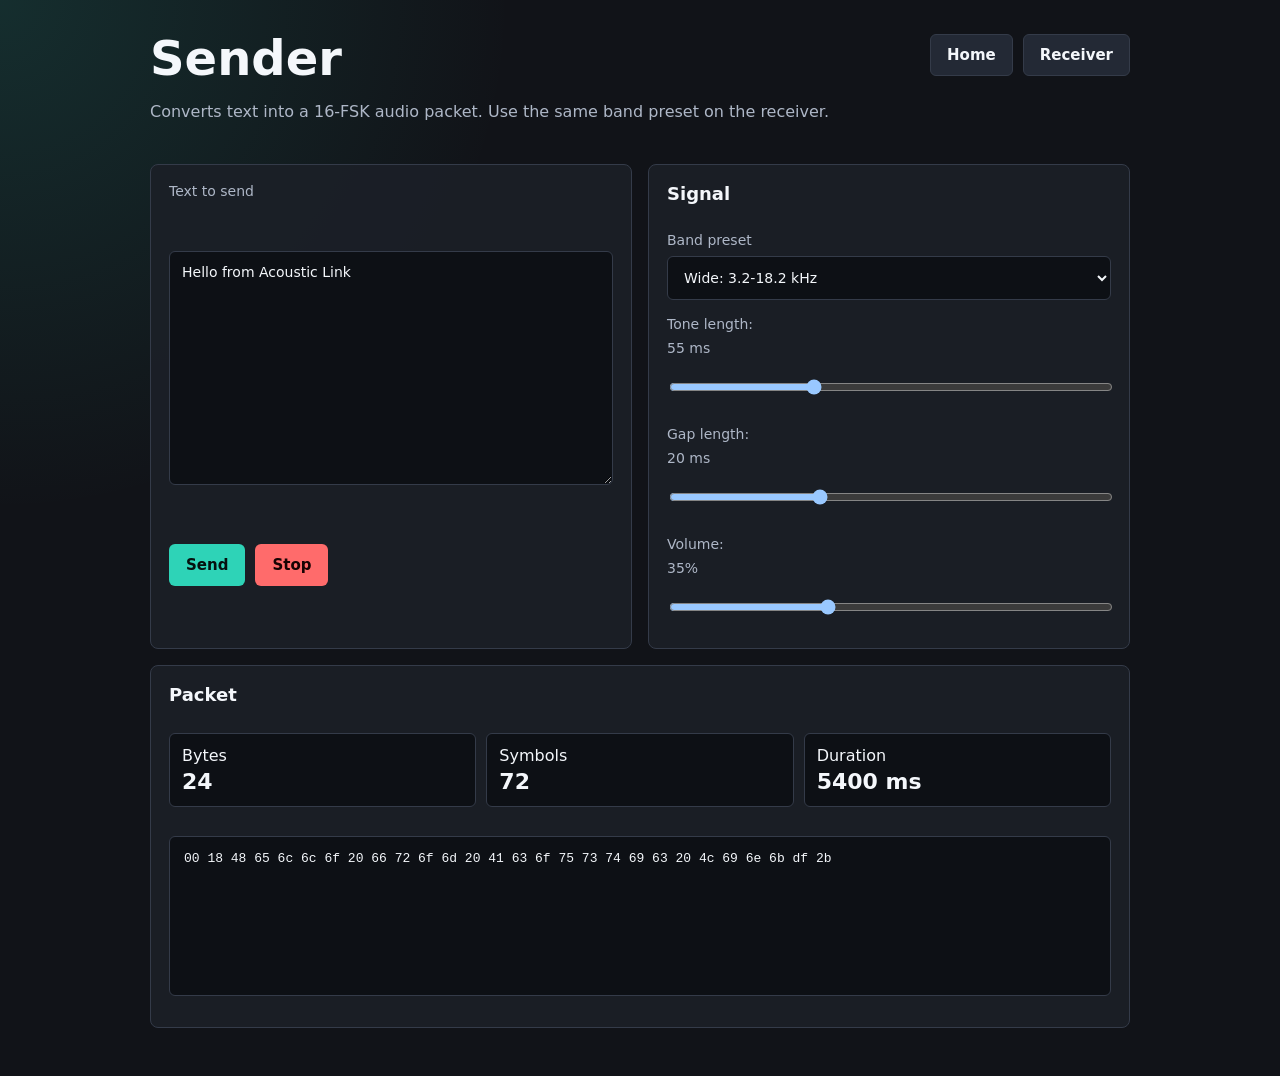
==== sender.html @ 31e65c34 "Add browser acoustic link prototype" ====
<!doctype html>
<html lang="en">
<head>
  <meta charset="utf-8">
  <meta name="viewport" content="width=device-width, initial-scale=1">
  <title>Acoustic Link Sender</title>
  <link rel="stylesheet" href="style.css">
</head>
<body>
  <main>
    <header>
      <div>
        <h1>Sender</h1>
        <p>Converts text into a 16-FSK audio packet. Use the same band preset on the receiver.</p>
      </div>
      <nav class="nav">
        <a class="button secondary" href="index.html">Home</a>
        <a class="button secondary" href="receiver.html">Receiver</a>
      </nav>
    </header>

    <section class="grid">
      <div class="panel stack">
        <label>
          Text to send
          <textarea id="message">Hello from Acoustic Link</textarea>
        </label>
        <div class="controls">
          <button id="send">Send</button>
          <button id="stop" class="danger" disabled>Stop</button>
        </div>
      </div>

      <div class="panel stack">
        <h2>Signal</h2>
        <label>
          Band preset
          <select id="band">
            <option value="wide" selected>Wide: 3.2-18.2 kHz</option>
            <option value="voice">Voice-safe test: 1.6-16.6 kHz</option>
            <option value="high">High: 8.0-19.25 kHz</option>
          </select>
        </label>
        <label>
          Tone length: <span id="toneLabel">55 ms</span>
          <input id="toneMs" type="range" min="35" max="100" value="55">
        </label>
        <label>
          Gap length: <span id="gapLabel">20 ms</span>
          <input id="gapMs" type="range" min="8" max="45" value="20">
        </label>
        <label>
          Volume: <span id="volumeLabel">35%</span>
          <input id="volume" type="range" min="1" max="100" value="35">
        </label>
      </div>
    </section>

    <section class="panel stack" style="margin-top:16px">
      <h2>Packet</h2>
      <div class="readout">
        <div class="metric">Bytes<b id="bytes">0</b></div>
        <div class="metric">Symbols<b id="symbols">0</b></div>
        <div class="metric">Duration<b id="duration">0 ms</b></div>
      </div>
      <pre id="packet"></pre>
    </section>
  </main>

  <script>
    const bands = {
      wide: { start: 3200, step: 1000 },
      voice: { start: 1600, step: 1000 },
      high: { start: 8000, step: 750 }
    };
    const preamble = [0, 15, 0, 15, 0, 15, 0, 15, 0, 15, 0, 15, 10, 5, 10, 5];

    const $ = (id) => document.getElementById(id);
    const encoder = new TextEncoder();
    let audioCtx;
    let masterGain;
    let playingUntil = 0;

    function crc16(bytes) {
      let crc = 0xffff;
      for (const byte of bytes) {
        crc ^= byte << 8;
        for (let i = 0; i < 8; i++) crc = (crc & 0x8000) ? ((crc << 1) ^ 0x1021) & 0xffff : (crc << 1) & 0xffff;
      }
      return crc;
    }

    function bytesToNibbles(bytes) {
      const out = [];
      for (const byte of bytes) out.push(byte >> 4, byte & 15);
      return out;
    }

    function makePacket(text) {
      const payload = encoder.encode(text);
      if (payload.length > 65535) throw new Error("Message is too long.");
      const body = new Uint8Array(2 + payload.length);
      body[0] = payload.length >> 8;
      body[1] = payload.length & 255;
      body.set(payload, 2);
      const crc = crc16(body);
      const packet = new Uint8Array(body.length + 2);
      packet.set(body, 0);
      packet[packet.length - 2] = crc >> 8;
      packet[packet.length - 1] = crc & 255;
      return { payload, packet, symbols: [...preamble, ...bytesToNibbles(packet)] };
    }

    function freqForNibble(nibble) {
      const band = bands[$("band").value];
      return band.start + band.step * nibble;
    }

    function updatePreview() {
      const toneMs = Number($("toneMs").value);
      const gapMs = Number($("gapMs").value);
      $("toneLabel").textContent = `${toneMs} ms`;
      $("gapLabel").textContent = `${gapMs} ms`;
      $("volumeLabel").textContent = `${$("volume").value}%`;
      const { payload, packet, symbols } = makePacket($("message").value);
      $("bytes").textContent = payload.length;
      $("symbols").textContent = symbols.length;
      $("duration").textContent = `${Math.round(symbols.length * (toneMs + gapMs))} ms`;
      $("packet").textContent = Array.from(packet).map((b) => b.toString(16).padStart(2, "0")).join(" ");
    }

    async function sendPacket() {
      const toneMs = Number($("toneMs").value) / 1000;
      const gapMs = Number($("gapMs").value) / 1000;
      const volume = Number($("volume").value) / 100;
      const { symbols } = makePacket($("message").value);

      audioCtx ||= new AudioContext();
      if (audioCtx.state === "suspended") await audioCtx.resume();
      masterGain ||= audioCtx.createGain();
      masterGain.connect(audioCtx.destination);
      masterGain.gain.setValueAtTime(volume, audioCtx.currentTime);

      $("send").disabled = true;
      $("stop").disabled = false;
      let t = audioCtx.currentTime + 0.08;
      playingUntil = t + symbols.length * (toneMs + gapMs);

      for (const nibble of symbols) {
        const osc = audioCtx.createOscillator();
        const gain = audioCtx.createGain();
        osc.type = "sine";
        osc.frequency.setValueAtTime(freqForNibble(nibble), t);
        gain.gain.setValueAtTime(0.0001, t);
        gain.gain.exponentialRampToValueAtTime(volume, t + 0.006);
        gain.gain.setValueAtTime(volume, t + toneMs - 0.008);
        gain.gain.exponentialRampToValueAtTime(0.0001, t + toneMs);
        osc.connect(gain).connect(masterGain);
        osc.start(t);
        osc.stop(t + toneMs + 0.02);
        t += toneMs + gapMs;
      }

      setTimeout(() => {
        $("send").disabled = false;
        $("stop").disabled = true;
      }, Math.max(0, (playingUntil - audioCtx.currentTime) * 1000));
    }

    $("send").addEventListener("click", () => sendPacket().catch((err) => alert(err.message)));
    $("stop").addEventListener("click", () => {
      if (audioCtx) audioCtx.close();
      audioCtx = null;
      masterGain = null;
      $("send").disabled = false;
      $("stop").disabled = true;
    });
    ["message", "band", "toneMs", "gapMs", "volume"].forEach((id) => $(id).addEventListener("input", updatePreview));
    updatePreview();
  </script>
</body>
</html>
---- style.css ----
:root {
  color-scheme: dark;
  --bg: #111318;
  --panel: #1b1f27;
  --panel-2: #232935;
  --text: #f4f7fb;
  --muted: #aeb7c7;
  --line: #343b49;
  --accent: #2ed3b7;
  --accent-2: #ffcf5a;
  --danger: #ff6b6b;
}

* {
  box-sizing: border-box;
}

body {
  margin: 0;
  min-height: 100vh;
  background: radial-gradient(circle at top left, rgba(46, 211, 183, 0.14), transparent 32rem), var(--bg);
  color: var(--text);
  font-family: Inter, ui-sans-serif, system-ui, -apple-system, BlinkMacSystemFont, "Segoe UI", sans-serif;
}

main {
  width: min(980px, calc(100vw - 32px));
  margin: 0 auto;
  padding: 34px 0 48px;
}

header {
  display: flex;
  align-items: flex-start;
  justify-content: space-between;
  gap: 18px;
  margin-bottom: 24px;
}

h1 {
  margin: 0;
  font-size: clamp(28px, 5vw, 48px);
  line-height: 1.02;
}

p {
  color: var(--muted);
  line-height: 1.58;
}

a {
  color: var(--accent);
  text-decoration: none;
}

.nav {
  display: flex;
  gap: 10px;
  flex-wrap: wrap;
}

.grid {
  display: grid;
  grid-template-columns: repeat(2, minmax(0, 1fr));
  gap: 16px;
}

.stack {
  display: grid;
  gap: 16px;
}

.panel {
  background: color-mix(in srgb, var(--panel) 94%, transparent);
  border: 1px solid var(--line);
  border-radius: 8px;
  padding: 18px;
}

.panel h2 {
  margin: 0 0 12px;
  font-size: 18px;
}

label {
  display: grid;
  gap: 8px;
  color: var(--muted);
  font-size: 14px;
}

textarea,
input,
select {
  width: 100%;
  border: 1px solid var(--line);
  border-radius: 6px;
  background: #0d1015;
  color: var(--text);
  padding: 12px;
  font: inherit;
}

textarea {
  min-height: 190px;
  resize: vertical;
}

button,
.button {
  display: inline-flex;
  align-items: center;
  justify-content: center;
  min-height: 42px;
  border: 1px solid transparent;
  border-radius: 6px;
  background: var(--accent);
  color: #06110f;
  padding: 0 16px;
  font: 700 15px/1 system-ui, sans-serif;
  cursor: pointer;
}

button.secondary,
.button.secondary {
  background: var(--panel-2);
  border-color: var(--line);
  color: var(--text);
}

button.danger {
  background: var(--danger);
  color: #170303;
}

.controls {
  display: flex;
  gap: 10px;
  flex-wrap: wrap;
  align-items: center;
}

.readout {
  display: grid;
  grid-template-columns: repeat(3, minmax(0, 1fr));
  gap: 10px;
}

.metric {
  background: #0d1015;
  border: 1px solid var(--line);
  border-radius: 6px;
  padding: 12px;
}

.metric b {
  display: block;
  font-size: 22px;
  margin-top: 4px;
}

.meter {
  width: 100%;
  height: 14px;
  background: #0d1015;
  border: 1px solid var(--line);
  border-radius: 999px;
  overflow: hidden;
}

.meter span {
  display: block;
  height: 100%;
  width: 0%;
  background: linear-gradient(90deg, var(--accent), var(--accent-2));
}

.bars {
  display: grid;
  grid-template-columns: repeat(16, minmax(0, 1fr));
  align-items: end;
  gap: 5px;
  height: 150px;
  padding-top: 10px;
}

.bar {
  min-height: 4px;
  background: var(--accent);
  border-radius: 4px 4px 0 0;
  opacity: 0.35;
}

.bar.active {
  opacity: 1;
  background: var(--accent-2);
}

.log,
pre {
  min-height: 160px;
  max-height: 300px;
  overflow: auto;
  white-space: pre-wrap;
  word-break: break-word;
  background: #0d1015;
  border: 1px solid var(--line);
  border-radius: 6px;
  padding: 14px;
  color: var(--text);
}

.status {
  color: var(--muted);
}

.ok {
  color: var(--accent);
}

.warn {
  color: var(--accent-2);
}

.bad {
  color: var(--danger);
}

@media (max-width: 760px) {
  header,
  .grid {
    grid-template-columns: 1fr;
    display: grid;
  }

  .readout {
    grid-template-columns: 1fr;
  }
}
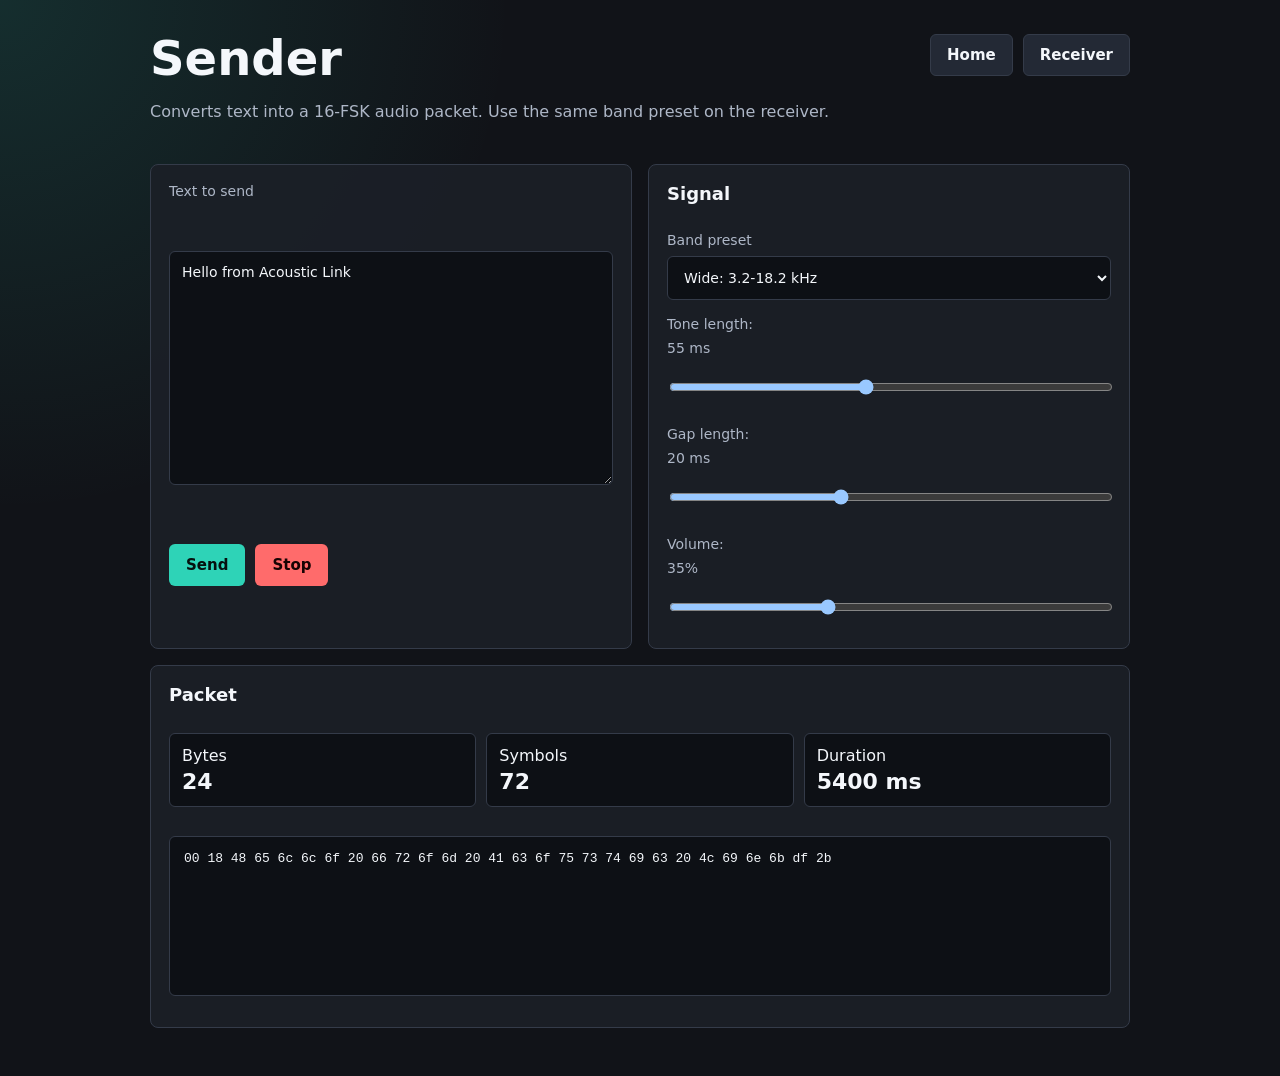
==== commit a1e8a662: "Allow shorter acoustic symbols" ====
--- a/sender.html
+++ b/sender.html
@@ -36,18 +36,23 @@
         <label>
           Band preset
           <select id="band">
+            <option value="audibleDiag">Audible diagnostic: 2.0-5.75 kHz</option>
             <option value="wide" selected>Wide: 3.2-18.2 kHz</option>
             <option value="voice">Voice-safe test: 1.6-16.6 kHz</option>
+            <option value="midQuiet">Mid quiet: 12.0-15.75 kHz</option>
             <option value="high">High: 8.0-19.25 kHz</option>
+            <option value="lowerQuiet">Lower quiet: 14.0-17.75 kHz</option>
+            <option value="quiet">Quiet: 16.0-19.75 kHz</option>
+            <option value="nearUltrasonic">Near inaudible: 18.0-20.1 kHz</option>
           </select>
         </label>
         <label>
           Tone length: <span id="toneLabel">55 ms</span>
-          <input id="toneMs" type="range" min="35" max="100" value="55">
+          <input id="toneMs" type="range" min="20" max="100" value="55">
         </label>
         <label>
           Gap length: <span id="gapLabel">20 ms</span>
-          <input id="gapMs" type="range" min="8" max="45" value="20">
+          <input id="gapMs" type="range" min="5" max="45" value="20">
         </label>
         <label>
           Volume: <span id="volumeLabel">35%</span>
@@ -69,9 +74,14 @@
 
   <script>
     const bands = {
+      audibleDiag: { start: 2000, step: 250 },
       wide: { start: 3200, step: 1000 },
       voice: { start: 1600, step: 1000 },
-      high: { start: 8000, step: 750 }
+      midQuiet: { start: 12000, step: 250 },
+      high: { start: 8000, step: 750 },
+      lowerQuiet: { start: 14000, step: 250 },
+      quiet: { start: 16000, step: 250 },
+      nearUltrasonic: { start: 18000, step: 140 }
     };
     const preamble = [0, 15, 0, 15, 0, 15, 0, 15, 0, 15, 0, 15, 10, 5, 10, 5];
 
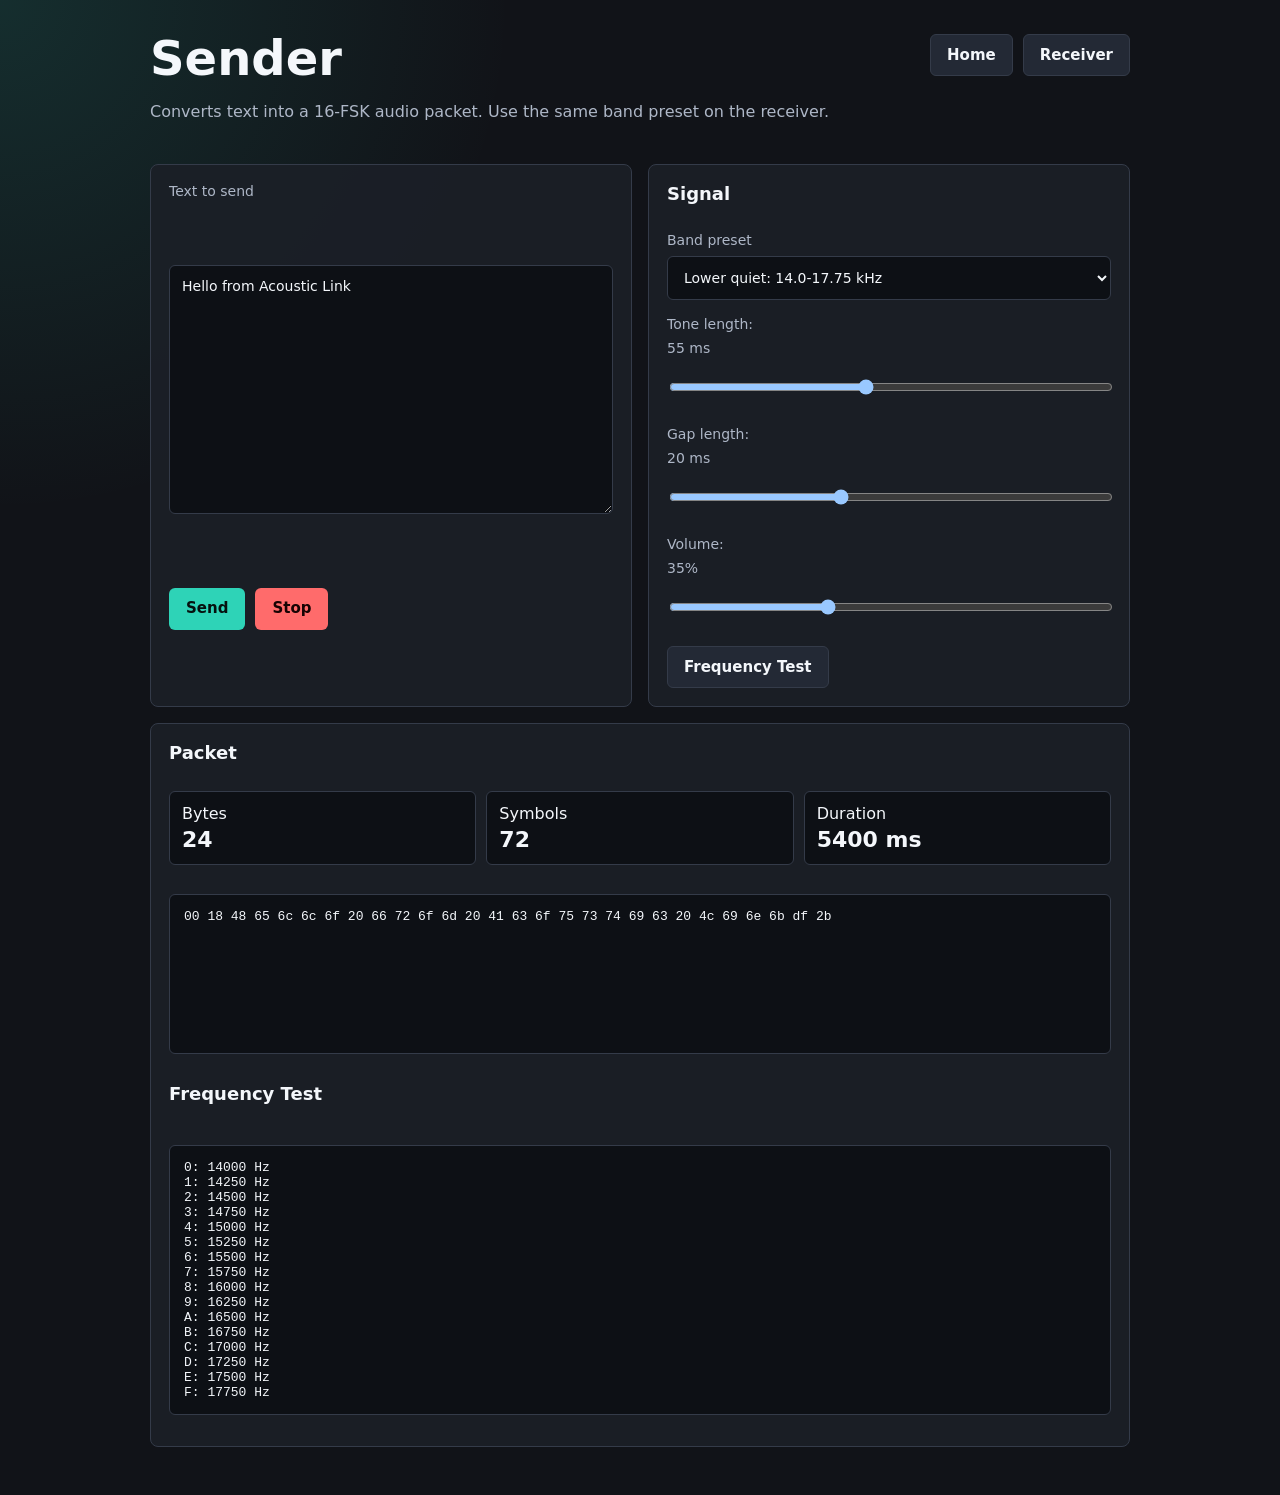
==== commit 1238084c: "Add frequency test mode" ====
--- a/sender.html
+++ b/sender.html
@@ -37,11 +37,11 @@
           Band preset
           <select id="band">
             <option value="audibleDiag">Audible diagnostic: 2.0-5.75 kHz</option>
-            <option value="wide" selected>Wide: 3.2-18.2 kHz</option>
+            <option value="wide">Wide: 3.2-18.2 kHz</option>
             <option value="voice">Voice-safe test: 1.6-16.6 kHz</option>
             <option value="midQuiet">Mid quiet: 12.0-15.75 kHz</option>
             <option value="high">High: 8.0-19.25 kHz</option>
-            <option value="lowerQuiet">Lower quiet: 14.0-17.75 kHz</option>
+            <option value="lowerQuiet" selected>Lower quiet: 14.0-17.75 kHz</option>
             <option value="quiet">Quiet: 16.0-19.75 kHz</option>
             <option value="nearUltrasonic">Near inaudible: 18.0-20.1 kHz</option>
           </select>
@@ -58,6 +58,9 @@
           Volume: <span id="volumeLabel">35%</span>
           <input id="volume" type="range" min="1" max="100" value="35">
         </label>
+        <div class="controls">
+          <button id="test" class="secondary">Frequency Test</button>
+        </div>
       </div>
     </section>
 
@@ -69,6 +72,8 @@
         <div class="metric">Duration<b id="duration">0 ms</b></div>
       </div>
       <pre id="packet"></pre>
+      <h2>Frequency Test</h2>
+      <pre id="testPlan"></pre>
     </section>
   </main>
 
@@ -89,7 +94,9 @@
     const encoder = new TextEncoder();
     let audioCtx;
     let masterGain;
+    let masterConnected = false;
     let playingUntil = 0;
+    let finishTimer;
 
     function crc16(bytes) {
       let crc = 0xffff;
@@ -104,6 +111,11 @@
       const out = [];
       for (const byte of bytes) out.push(byte >> 4, byte & 15);
       return out;
+    }
+
+    function freqs() {
+      const band = bands[$("band").value];
+      return Array.from({ length: 16 }, (_, i) => band.start + band.step * i);
     }
 
     function makePacket(text) {
@@ -122,8 +134,7 @@
     }
 
     function freqForNibble(nibble) {
-      const band = bands[$("band").value];
-      return band.start + band.step * nibble;
+      return freqs()[nibble];
     }
 
     function updatePreview() {
@@ -137,6 +148,60 @@
       $("symbols").textContent = symbols.length;
       $("duration").textContent = `${Math.round(symbols.length * (toneMs + gapMs))} ms`;
       $("packet").textContent = Array.from(packet).map((b) => b.toString(16).padStart(2, "0")).join(" ");
+      $("testPlan").textContent = freqs().map((freq, i) => `${i.toString(16).toUpperCase()}: ${Math.round(freq)} Hz`).join("\n");
+    }
+
+    async function ensureAudio(volume) {
+      audioCtx ||= new AudioContext();
+      if (audioCtx.state === "suspended") await audioCtx.resume();
+      masterGain ||= audioCtx.createGain();
+      if (!masterConnected) {
+        masterGain.connect(audioCtx.destination);
+        masterConnected = true;
+      }
+      masterGain.gain.setValueAtTime(volume, audioCtx.currentTime);
+    }
+
+    function setPlaying(isPlaying) {
+      $("send").disabled = true;
+      $("test").disabled = true;
+      $("stop").disabled = false;
+      if (!isPlaying) {
+        $("send").disabled = false;
+        $("test").disabled = false;
+        $("stop").disabled = true;
+      }
+    }
+
+    function scheduleTone(freq, t, toneMs, volume) {
+      const osc = audioCtx.createOscillator();
+      const gain = audioCtx.createGain();
+      osc.type = "sine";
+      osc.frequency.setValueAtTime(freq, t);
+      gain.gain.setValueAtTime(0.0001, t);
+      gain.gain.exponentialRampToValueAtTime(volume, t + Math.min(0.006, toneMs * 0.25));
+      gain.gain.setValueAtTime(volume, t + Math.max(0, toneMs - 0.008));
+      gain.gain.exponentialRampToValueAtTime(0.0001, t + toneMs);
+      osc.connect(gain).connect(masterGain);
+      osc.start(t);
+      osc.stop(t + toneMs + 0.02);
+    }
+
+    async function playTones(tones, toneMs, gapMs, volume) {
+      await ensureAudio(volume);
+      clearTimeout(finishTimer);
+      setPlaying(true);
+      let t = audioCtx.currentTime + 0.08;
+      playingUntil = t + tones.length * (toneMs + gapMs);
+
+      for (const tone of tones) {
+        scheduleTone(tone.freq, t, toneMs, volume);
+        t += toneMs + gapMs;
+      }
+
+      finishTimer = setTimeout(() => {
+        setPlaying(false);
+      }, Math.max(0, (playingUntil - audioCtx.currentTime) * 1000));
     }
 
     async function sendPacket() {
@@ -144,46 +209,25 @@
       const gapMs = Number($("gapMs").value) / 1000;
       const volume = Number($("volume").value) / 100;
       const { symbols } = makePacket($("message").value);
-
-      audioCtx ||= new AudioContext();
-      if (audioCtx.state === "suspended") await audioCtx.resume();
-      masterGain ||= audioCtx.createGain();
-      masterGain.connect(audioCtx.destination);
-      masterGain.gain.setValueAtTime(volume, audioCtx.currentTime);
-
-      $("send").disabled = true;
-      $("stop").disabled = false;
-      let t = audioCtx.currentTime + 0.08;
-      playingUntil = t + symbols.length * (toneMs + gapMs);
-
-      for (const nibble of symbols) {
-        const osc = audioCtx.createOscillator();
-        const gain = audioCtx.createGain();
-        osc.type = "sine";
-        osc.frequency.setValueAtTime(freqForNibble(nibble), t);
-        gain.gain.setValueAtTime(0.0001, t);
-        gain.gain.exponentialRampToValueAtTime(volume, t + 0.006);
-        gain.gain.setValueAtTime(volume, t + toneMs - 0.008);
-        gain.gain.exponentialRampToValueAtTime(0.0001, t + toneMs);
-        osc.connect(gain).connect(masterGain);
-        osc.start(t);
-        osc.stop(t + toneMs + 0.02);
-        t += toneMs + gapMs;
-      }
-
-      setTimeout(() => {
-        $("send").disabled = false;
-        $("stop").disabled = true;
-      }, Math.max(0, (playingUntil - audioCtx.currentTime) * 1000));
+      await playTones(symbols.map((nibble) => ({ freq: freqForNibble(nibble) })), toneMs, gapMs, volume);
+    }
+
+    async function runFrequencyTest() {
+      const volume = Number($("volume").value) / 100;
+      const tones = freqs().map((freq, nibble) => ({ freq, nibble }));
+      $("testPlan").textContent = tones.map((tone) => `${tone.nibble.toString(16).toUpperCase()}: ${Math.round(tone.freq)} Hz, 450 ms`).join("\n");
+      await playTones(tones, 0.45, 0.15, volume);
     }
 
     $("send").addEventListener("click", () => sendPacket().catch((err) => alert(err.message)));
+    $("test").addEventListener("click", () => runFrequencyTest().catch((err) => alert(err.message)));
     $("stop").addEventListener("click", () => {
+      clearTimeout(finishTimer);
       if (audioCtx) audioCtx.close();
       audioCtx = null;
       masterGain = null;
-      $("send").disabled = false;
-      $("stop").disabled = true;
+      masterConnected = false;
+      setPlaying(false);
     });
     ["message", "band", "toneMs", "gapMs", "volume"].forEach((id) => $(id).addEventListener("input", updatePreview));
     updatePreview();
